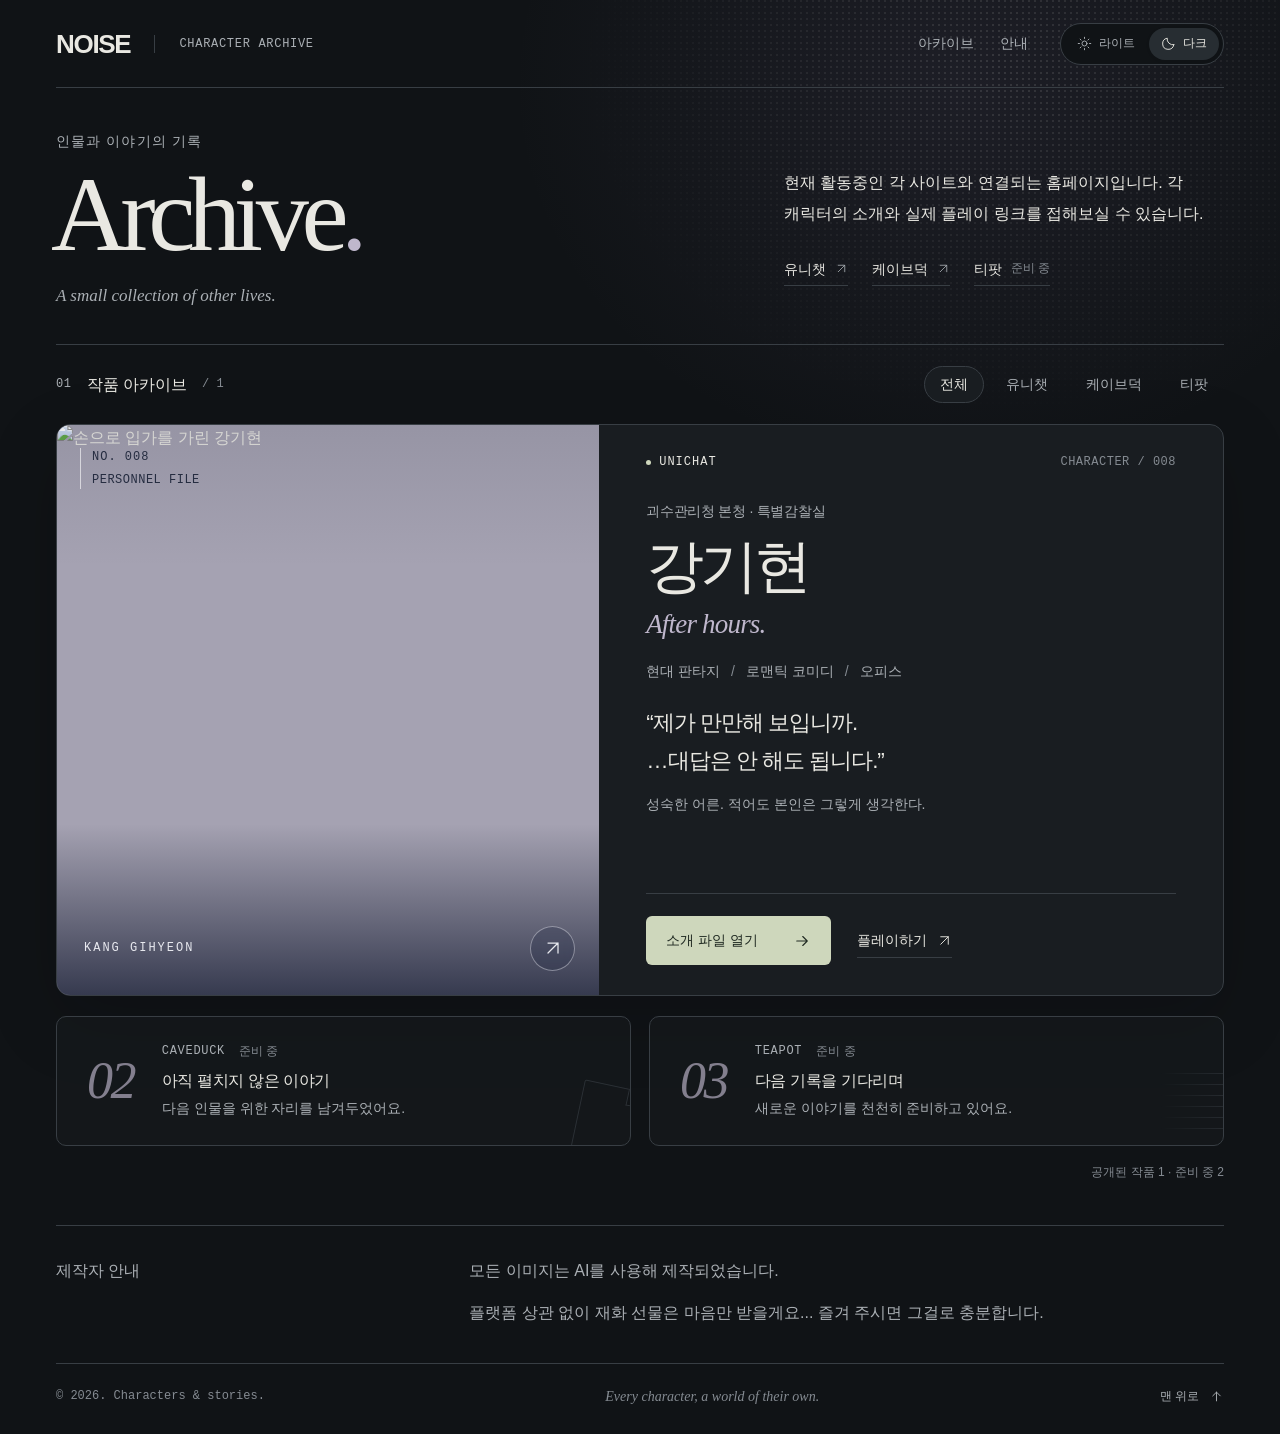
==== index.html @ 87410d12 "Add files via upload" ====
<!doctype html>
<html lang="ko" data-theme="dark">
<head>
  <meta charset="utf-8">
  <meta name="viewport" content="width=device-width, initial-scale=1">
  <meta name="color-scheme" content="dark light">
  <title>NOISE — Character Archive</title>
  <meta name="description" content="현재 활동중인 각 사이트와 연결되는 홈페이지입니다. 각 캐릭터의 소개와 실제 플레이 링크를 접해보실 수 있습니다.">
  <link rel="icon" type="image/svg+xml" href="data:image/svg+xml,%3Csvg xmlns='http://www.w3.org/2000/svg' viewBox='0 0 64 64'%3E%3Crect width='64' height='64' rx='14' fill='%23141619'/%3E%3Ctext x='13' y='47' font-family='Georgia' font-style='italic' font-size='47' fill='%23e9e7de'%3En%3C/text%3E%3C/svg%3E">
  <script>
    try { const saved = localStorage.getItem('archive-theme'); if (saved === 'light' || saved === 'dark') document.documentElement.dataset.theme = saved; } catch {}
  </script>
  <link rel="stylesheet" href="archive.css">
</head>
<body id="top">
  <svg class="svg-defs" xmlns="http://www.w3.org/2000/svg" aria-hidden="true">
    <symbol id="arrow" viewBox="0 0 24 24"><path d="M5 12h14m-6-6 6 6-6 6"/></symbol>
    <symbol id="external" viewBox="0 0 24 24"><path d="M6 18 18 6M6 6h12v12"/></symbol>
    <symbol id="sun" viewBox="0 0 24 24"><circle cx="12" cy="12" r="4"/><path d="M12 2v2m0 16v2M2 12h2m16 0h2M5 5l1.5 1.5m11 11L19 19M5 19l1.5-1.5m11-11L19 5"/></symbol>
    <symbol id="moon" viewBox="0 0 24 24"><path d="M20.5 14A9 9 0 0 1 10 3.5 9 9 0 1 0 20.5 14Z"/></symbol>
  </svg>
  <div class="ambient" aria-hidden="true"></div>
  <div class="shell">
    <header class="header">
      <a class="brand" href="#top" aria-label="NOISE 홈">NOISE<span class="brand-label">CHARACTER ARCHIVE</span></a>
      <div class="header-right">
        <nav aria-label="주 메뉴"><a href="#archive">아카이브</a><a href="#creator-notes">안내</a></nav>
        <div class="theme-switch" role="group" aria-label="화면 테마">
          <button data-theme-choice="light" aria-pressed="false" aria-label="라이트 모드"><svg><use href="#sun"/></svg><span>라이트</span></button>
          <button data-theme-choice="dark" aria-pressed="true" aria-label="다크 모드"><svg><use href="#moon"/></svg><span>다크</span></button>
        </div>
      </div>
    </header>
    <main>
      <section class="intro" aria-labelledby="page-title">
        <div class="intro-heading"><p class="eyebrow">인물과 이야기의 기록</p><h1 id="page-title">Archive<span>.</span></h1><span class="intro-caption">A small collection of other lives.</span></div>
        <div class="intro-copy"><p>현재 활동중인 각 사이트와 연결되는 홈페이지입니다. 각 캐릭터의 소개와 실제 플레이 링크를 접해보실 수 있습니다.</p>
          <div class="creator-links" aria-label="제작자 활동 사이트">
            <a href="https://www.univers.chat/creator/c4cd4d53-ec9c-425e-a2c2-f008a990dc7d" target="_blank" rel="noopener noreferrer">유니챗<svg aria-hidden="true"><use href="#external"/></svg><span class="sr-only"> 제작자 페이지, 새 탭</span></a>
            <a href="https://caveduck.io/ko/user/Noise" target="_blank" rel="noopener noreferrer">케이브덕<svg aria-hidden="true"><use href="#external"/></svg><span class="sr-only"> 제작자 페이지, 새 탭</span></a>
            <button id="teapot-info">티팟<span class="link-status">준비 중</span></button>
          </div>
        </div>
      </section>
      <section id="archive" aria-labelledby="archive-title">
        <div class="collection-bar"><h2 id="archive-title"><span class="section-number">01</span>작품 아카이브<span class="total-count">/ 1</span></h2>
          <div class="filters" role="group" aria-label="플랫폼별 작품 보기"><button data-filter="all" aria-pressed="true">전체</button><button data-filter="unichat" aria-pressed="false">유니챗</button><button data-filter="caveduck" aria-pressed="false">케이브덕</button><button data-filter="teapot" aria-pressed="false">티팟</button></div>
        </div>
        <article class="feature" data-platform="unichat" aria-labelledby="character-name">
          <a class="portrait" href="characters/gihyeon.html" data-detail aria-label="강기현 소개 파일 열기">
            <img src="assets/gihyeon-01.webp" alt="손으로 입가를 가린 강기현" width="832" height="1216" fetchpriority="high">
            <span class="photo-label">NO. 008<span>PERSONNEL FILE</span></span>
            <span class="photo-bottom"><span>KANG GIHYEON</span><span class="photo-arrow"><svg aria-hidden="true"><use href="#external"/></svg></span></span>
          </a>
          <div class="feature-copy">
            <div class="feature-top"><span class="file-label"><span class="status-dot" aria-hidden="true"></span>UNICHAT</span><span class="file-kind">CHARACTER / 008</span></div>
            <div class="character-heading"><p class="character-role">괴수관리청 본청 · 특별감찰실</p><h2 id="character-name">강기현</h2><p class="english-title">After hours.</p></div>
            <ul class="genres" aria-label="작품 장르"><li>현대 판타지</li><li>로맨틱 코미디</li><li>오피스</li></ul>
            <blockquote><p>“제가 만만해 보입니까.<br>…대답은 안 해도 됩니다.”</p></blockquote>
            <p class="character-note">성숙한 어른. 적어도 본인은 그렇게 생각한다.</p>
            <div class="character-actions"><a class="primary-action" href="characters/gihyeon.html" data-detail>소개 파일 열기<svg aria-hidden="true"><use href="#arrow"/></svg></a><a class="play-action" href="https://www.univers.chat/character/46ec893e-17c5-48f4-afd7-3dddd3670e9e" target="_blank" rel="noopener noreferrer">플레이하기<svg aria-hidden="true"><use href="#external"/></svg><span class="sr-only"> 유니챗, 새 탭</span></a></div>
          </div>
        </article>
        <div class="upcoming-grid">
          <article class="upcoming" data-platform="caveduck"><div class="future-number" aria-hidden="true">02</div><div><div class="upcoming-top"><span>CAVEDUCK</span><span class="coming">준비 중</span></div><h3>아직 펼치지 않은 이야기</h3><p>다음 인물을 위한 자리를 남겨두었어요.</p></div><span class="file-fold" aria-hidden="true"></span></article>
          <article class="upcoming" data-platform="teapot"><div class="future-number" aria-hidden="true">03</div><div><div class="upcoming-top"><span>TEAPOT</span><span class="coming">준비 중</span></div><h3>다음 기록을 기다리며</h3><p>새로운 이야기를 천천히 준비하고 있어요.</p></div><span class="notebook-lines" aria-hidden="true"></span></article>
        </div>
        <p class="result-count" id="result-count" aria-live="polite">공개된 작품 1 · 준비 중 2</p>
      </section>
      <section class="creator-notes" id="creator-notes" aria-labelledby="notes-title"><h2 id="notes-title">제작자 안내</h2><div class="notes-copy"><p>모든 이미지는 AI를 사용해 제작되었습니다.</p><p>플랫폼 상관 없이 재화 선물은 마음만 받을게요... 즐겨 주시면 그걸로 충분합니다.</p></div></section>
    </main>
    <footer><span>© 2026. Characters & stories.</span><span class="footer-note">Every character, a world of their own.</span><a href="#top">맨 위로<svg aria-hidden="true"><use href="#arrow"/></svg></a></footer>
  </div>
  <dialog id="detail" class="profile-browser" aria-label="강기현 작품 소개"><div class="dialog-bar"><div class="dialog-title"><span class="status-dot" aria-hidden="true"></span><span>강기현<span class="dialog-subtitle">/ 소개 파일</span></span></div><div class="dialog-actions"><a class="new-page" href="characters/gihyeon.html" target="_blank" rel="noopener noreferrer">새 탭<svg aria-hidden="true"><use href="#external"/></svg></a><a class="dialog-play" href="https://www.univers.chat/character/46ec893e-17c5-48f4-afd7-3dddd3670e9e" target="_blank" rel="noopener noreferrer">유니챗에서 플레이<svg aria-hidden="true"><use href="#external"/></svg></a><button class="icon-button maximize" id="maximize" aria-label="소개 창 크게 보기" aria-pressed="false"><svg viewBox="0 0 24 24" aria-hidden="true"><path d="M9 4H4v5m11-5h5v5M4 15v5h5m11-5v5h-5"/></svg></button><button class="icon-button" data-close aria-label="소개 닫고 아카이브로 돌아가기"><svg viewBox="0 0 24 24" aria-hidden="true"><path d="m6 6 12 12M6 18 18 6"/></svg></button></div></div><div class="frame-container"><iframe class="profile-frame" id="profile-frame" title="강기현 전체 소개" referrerpolicy="no-referrer"></iframe><div class="loading-note" id="loading-note" role="status"><span class="loading-ring" aria-hidden="true"></span>강기현의 기록을 여는 중…</div></div></dialog>
  <dialog id="platform-info" class="info-dialog" aria-labelledby="info-title"><div class="dialog-bar"><span class="dialog-title">제작자 프로필</span><button class="icon-button" data-close aria-label="안내 닫기"><svg viewBox="0 0 24 24" aria-hidden="true"><path d="m6 6 12 12M6 18 18 6"/></svg></button></div><div class="info-body"><span class="section-number">COMING SOON</span><h2 id="info-title">티팟</h2><p>제작자 프로필 링크를 준비 중입니다.</p></div></dialog>
  <script>
    const root = document.documentElement;
    const themeButtons = [...document.querySelectorAll('[data-theme-choice]')];
    function setTheme(theme) {
      root.dataset.theme = theme;
      themeButtons.forEach(button => button.setAttribute('aria-pressed', String(button.dataset.themeChoice === theme)));
      try { localStorage.setItem('archive-theme', theme); } catch {}
    }
    setTheme(root.dataset.theme);
    themeButtons.forEach(button => button.addEventListener('click', () => setTheme(button.dataset.themeChoice)));

    const detail = document.querySelector('#detail');
    const frame = document.querySelector('#profile-frame');
    const loading = document.querySelector('#loading-note');
    let fileLoaded = false;
    function openDialog(dialog) { dialog.showModal(); document.body.classList.add('no-scroll'); }
    function openProfile(event) {
      if (event && (event.ctrlKey || event.metaKey || event.shiftKey || event.altKey)) return;
      if (event) event.preventDefault();
      if (!frame.getAttribute('src')) frame.src = 'characters/gihyeon.html';
      loading.hidden = fileLoaded;
      openDialog(detail);
    }
    document.querySelectorAll('[data-detail]').forEach(link => link.addEventListener('click', openProfile));
    frame.addEventListener('load', () => {
      if (!frame.getAttribute('src')) return;
      fileLoaded = true; loading.hidden = true;
      try { frame.contentDocument.addEventListener('keydown', event => { if (event.key === 'Escape') { event.preventDefault(); detail.close(); } }); } catch {}
    });
    document.querySelector('#teapot-info').addEventListener('click', () => openDialog(document.querySelector('#platform-info')));
    document.querySelectorAll('dialog').forEach(dialog => {
      dialog.querySelector('[data-close]').addEventListener('click', () => dialog.close());
      dialog.addEventListener('close', () => document.body.classList.remove('no-scroll'));
      dialog.addEventListener('click', event => {
        if (event.target !== dialog) return;
        const box = dialog.getBoundingClientRect();
        if (event.clientX < box.left || event.clientX > box.right || event.clientY < box.top || event.clientY > box.bottom) dialog.close();
      });
    });
    document.querySelector('#maximize').addEventListener('click', event => {
      const expanded = detail.classList.toggle('expanded');
      event.currentTarget.setAttribute('aria-pressed', String(expanded));
      event.currentTarget.setAttribute('aria-label', expanded ? '소개 창 원래 크기로' : '소개 창 크게 보기');
    });
    document.querySelectorAll('[data-filter]').forEach(button => button.addEventListener('click', () => {
      const filter = button.dataset.filter;
      document.querySelectorAll('[data-filter]').forEach(item => item.setAttribute('aria-pressed', String(item === button)));
      document.querySelectorAll('[data-platform]').forEach(card => card.hidden = filter !== 'all' && card.dataset.platform !== filter);
      document.querySelector('#result-count').textContent = filter === 'all' ? '공개된 작품 1 · 준비 중 2' : filter === 'unichat' ? '공개된 작품 1' : '준비 중인 작품 1';
    }));
  </script>
</body>
</html>
---- archive.css ----
:root {
  color-scheme: dark;
  --bg: #101316;
  --surface: #191d21;
  --text: #e9e8e2;
  --muted: #abb0b5;
  --faint: #858b92;
  --line: #383e44;
  --accent: #ced7bc;
  --accent-ink: #202a22;
  --mist: #bfb7cc;
  --hover: #252a30;
  --switch: #272d32;
  --glow: #7f6f9e;
  --glow-opacity: .12;
  --dots-opacity: .15;
  --shadow: 0 24px 70px #0206092b;
  --sans: "Pretendard", "Noto Sans KR", "Apple SD Gothic Neo", "Malgun Gothic", Arial, sans-serif;
  --serif: Georgia, "Times New Roman", serif;
  --mono: "SFMono-Regular", Consolas, "Liberation Mono", monospace;
}
:root[data-theme="light"] {
  color-scheme: light;
  --bg: #eeede7;
  --surface: #f8f7f1;
  --text: #252b2e;
  --muted: #5f6869;
  --faint: #6e7475;
  --line: #cccec5;
  --accent: #374b3d;
  --accent-ink: #f4f4ed;
  --mist: #74637e;
  --hover: #e6e7de;
  --switch: #fffef7;
  --glow: #ada3c0;
  --glow-opacity: .22;
  --dots-opacity: .11;
  --shadow: 0 24px 70px #4d554310;
}
* { box-sizing: border-box; }
[hidden] { display: none !important; }
html { scroll-behavior: smooth; scroll-padding-top: 24px; }
body { margin: 0; background: var(--bg); color: var(--text); font: 1rem/1.6 var(--sans); -webkit-font-smoothing: antialiased; }
body.no-scroll { overflow: hidden; }
a { color: inherit; text-decoration: none; }
button { font: inherit; color: inherit; cursor: pointer; }
a, button { -webkit-tap-highlight-color: transparent; }
button, a, .feature, .upcoming { transition: background-color .2s, border-color .2s, color .2s, box-shadow .2s; }
button:focus-visible, a:focus-visible { outline: 2px solid var(--mist); outline-offset: 5px; }
button:disabled { cursor: default; }
svg { width: 20px; height: 20px; fill: none; stroke: currentColor; stroke-width: 1.5; stroke-linecap: round; stroke-linejoin: round; flex-shrink: 0; }
.svg-defs { position: absolute; width: 0; height: 0; overflow: hidden; }
.sr-only { position: absolute; width: 1px; height: 1px; padding: 0; margin: -1px; overflow: hidden; clip: rect(0,0,0,0); white-space: nowrap; border: 0; }
::selection { background: var(--accent); color: var(--accent-ink); }
.ambient { position: absolute; top: -140px; right: 0; width: min(800px,80%); height: 640px; pointer-events: none; overflow: hidden; z-index: -1; }
.ambient::before { content: ""; position: absolute; inset: 0; background: radial-gradient(ellipse at 60% 35%,var(--glow),transparent 66%); opacity: var(--glow-opacity); }
.ambient::after { content: ""; position: absolute; inset: 0; background: radial-gradient(var(--text) .65px,transparent 1px); background-size: 6px 6px; opacity: var(--dots-opacity); mask-image: radial-gradient(ellipse at 65% 32%,#000,transparent 58%); }
.shell { max-width: 1344px; margin: 0 auto; padding: 0 56px; }
.header { min-height: 88px; border-bottom: 1px solid var(--line); display: flex; align-items: center; justify-content: space-between; gap: 24px; }
.brand { display: inline-flex; align-items: center; gap: 24px; font: 700 26px/1 Arial,sans-serif; letter-spacing: -1.3px; }
.brand-label { padding-left: 24px; border-left: 1px solid var(--line); font: 12px/1.5 var(--mono); color: var(--muted); letter-spacing: .7px; }
.header-right { display: flex; align-items: center; gap: 32px; }
.header nav { display: flex; gap: 26px; font-size: .875rem; color: var(--muted); }
.header nav a:hover { color: var(--text); }
.theme-switch { display: flex; gap: 2px; padding: 4px; border: 1px solid var(--line); border-radius: 999px; background: var(--bg); }
.theme-switch button { display: inline-flex; align-items: center; justify-content: center; gap: 7px; min-height: 32px; padding: 5px 12px; border: 0; border-radius: 999px; background: transparent; color: var(--muted); font-size: .75rem; }
.theme-switch button[aria-pressed="true"] { background: var(--switch); color: var(--text); box-shadow: 0 1px 4px #0000000b; }
.theme-switch button:hover { color: var(--text); }
.theme-switch svg { width: 15px; height: 15px; }
.intro { padding: 42px 0 36px; display: grid; grid-template-columns: 1.1fr 1fr; gap: 70px; align-items: center; }
.eyebrow { margin: 0 0 8px; color: var(--muted); font-size: .875rem; letter-spacing: .08em; }
.intro h1 { font: 400 clamp(72px,8.3vw,112px)/1.02 var(--serif); letter-spacing: -.07em; margin: 0 0 14px -5px; }
.intro h1 span { color: var(--mist); }
.intro-caption { font: italic 17px/1.5 var(--serif); color: var(--muted); }
.intro-copy { padding-top: 15px; max-width: 440px; justify-self: end; }
.intro-copy p { font-size: 1rem; line-height: 1.95; margin: 0; word-break: keep-all; }
.creator-links { display: flex; align-items: center; flex-wrap: wrap; gap: 24px; margin-top: 23px; }
.creator-links a, .creator-links button { display: inline-flex; align-items: center; gap: 9px; padding: 5px 0; border: 0; border-bottom: 1px solid var(--line); background: transparent; font-size: .875rem; }
.creator-links a:hover, .creator-links button:hover { border-bottom-color: var(--text); }
.creator-links svg { width: 13px; height: 13px; color: var(--muted); }
.link-status { color: var(--faint); font-size: .75rem; }
.collection-bar { border-top: 1px solid var(--line); padding: 21px 0; display: flex; align-items: center; justify-content: space-between; gap: 20px; }
.collection-bar h2 { display: flex; align-items: center; gap: 15px; margin: 0; font-size: 1rem; font-weight: 500; }
.section-number { font: 12px/1.6 var(--mono); color: var(--muted); letter-spacing: .05em; }
.total-count { color: var(--faint); font: 12px/1.6 var(--mono); }
.filters { display: flex; flex-wrap: wrap; gap: 6px; }
.filters button { border: 1px solid transparent; border-radius: 999px; background: transparent; padding: 6px 15px; min-height: 34px; font-size: .875rem; color: var(--muted); }
.filters button[aria-pressed="true"] { border-color: var(--line); background: var(--surface); color: var(--text); }
.filters button:hover { background: var(--hover); color: var(--text); }
.feature { display: grid; grid-template-columns: .93fr 1.07fr; background: var(--surface); border: 1px solid var(--line); border-radius: 14px; overflow: hidden; box-shadow: var(--shadow); }
.portrait { position: relative; min-height: 570px; display: block; background: #a5a2b2; overflow: hidden; }
.portrait img { position: absolute; inset: 0; width: 100%; height: 100%; object-fit: cover; object-position: 50% 31%; display: block; filter: saturate(.83); transition: transform .8s cubic-bezier(.2,.7,.2,1); }
.portrait:hover img { transform: scale(1.025); }
.portrait:focus-visible { outline-offset: -7px; outline: 2px solid #f1f0e9; z-index: 1; }
.portrait::after { content: ""; position: absolute; inset: 0; pointer-events: none; background: linear-gradient(#0c132318,transparent 25%,transparent 70%,#070e25b3); }
.photo-label { position: absolute; top: 23px; left: 23px; z-index: 1; display: flex; flex-direction: column; gap: 5px; border-left: 1px solid #fff9; padding: 0 0 0 11px; color: #252c40; font: 12px/1.5 var(--mono); letter-spacing: 1px; }
.photo-label span { font-size: 12px; letter-spacing: .5px; }
.photo-bottom { position: absolute; z-index: 1; bottom: 24px; left: 27px; right: 24px; display: flex; align-items: center; justify-content: space-between; color: #e8e9ef; font: 12px/1.5 var(--mono); letter-spacing: 2px; }
.photo-arrow { border: 1px solid #e8e9ef70; border-radius: 50%; display: flex; align-items: center; justify-content: center; width: 45px; height: 45px; background: #17203936; backdrop-filter: blur(5px); transition: background .2s; }
.portrait:hover .photo-arrow { background: #e8e9ef; color: #172039; }
.feature-copy { padding: 28px 47px 30px; display: flex; flex-direction: column; align-items: flex-start; }
.feature-top { display: flex; width: 100%; align-items: center; justify-content: space-between; gap: 12px; margin-bottom: 28px; }
.file-label { display: flex; align-items: center; gap: 8px; font: 12px/1.6 var(--mono); letter-spacing: 1px; }
.status-dot { width: 5px; height: 5px; border-radius: 50%; display: inline-block; background: var(--accent); }
.file-kind { font: 12px/1.5 var(--mono); color: var(--faint); letter-spacing: .5px; }
.character-role { margin: 0 0 9px; color: var(--muted); font-size: .875rem; letter-spacing: -.02em; }
.character-heading h2 { margin: 0; font-size: clamp(40px,4.5vw,58px); font-weight: 500; letter-spacing: -.07em; line-height: 1.24; }
.english-title { font: italic 27px/1.3 var(--serif); color: var(--mist); margin: 4px 0 0; letter-spacing: -.03em; }
.genres { list-style: none; display: flex; flex-wrap: wrap; gap: 5px 0; padding: 0; margin: 18px 0 0; color: var(--muted); font-size: .875rem; }
.genres li + li::before { content: "/"; margin: 0 11px; color: var(--faint); }
blockquote { margin: 22px 0 0; padding: 0; }
blockquote p { margin: 0; font-size: clamp(18px,1.75vw,23px); font-weight: 400; line-height: 1.7; letter-spacing: -.045em; word-break: keep-all; }
.character-note { font-size: .875rem; color: var(--muted); line-height: 1.8; margin: 12px 0 25px; word-break: keep-all; }
.character-actions { margin-top: auto; padding-top: 22px; border-top: 1px solid var(--line); display: flex; width: 100%; gap: 26px; align-items: center; flex-wrap: wrap; }
.primary-action { display: inline-flex; justify-content: space-between; align-items: center; gap: 35px; padding: 13px 20px; min-height: 48px; border-radius: 6px; background: var(--accent); color: var(--accent-ink); font-size: .875rem; font-weight: 500; }
.primary-action:hover { box-shadow: 0 0 0 4px color-mix(in srgb,var(--accent) 14%,transparent); }
.primary-action svg { width: 18px; height: 18px; }
.play-action { display: inline-flex; align-items: center; gap: 10px; font-size: .875rem; padding-block: 6px; border-bottom: 1px solid var(--line); }
.play-action:hover { border-bottom-color: var(--text); }
.play-action svg { width: 15px; height: 15px; }
.upcoming-grid { display: grid; grid-template-columns: 1fr 1fr; gap: 18px; margin-top: 20px; }
.upcoming { display: flex; align-items: center; gap: 28px; position: relative; overflow: hidden; padding: 25px 30px; border: 1px solid var(--line); border-radius: 10px; background: color-mix(in srgb,var(--surface) 45%,transparent); }
.upcoming > div:nth-child(2) { position: relative; z-index: 1; }
.future-number { font: italic 52px/1 var(--serif); color: var(--mist); opacity: .65; letter-spacing: -.05em; }
.upcoming-top { display: flex; align-items: center; gap: 14px; color: var(--muted); font: 12px/1.5 var(--mono); letter-spacing: .7px; }
.coming { font: 12px/1.5 var(--sans); letter-spacing: 0; color: var(--faint); }
.upcoming h3 { margin: 8px 0 4px; font-size: 1rem; font-weight: 400; letter-spacing: -.025em; }
.upcoming p { font-size: .875rem; margin: 0; color: var(--muted); word-break: keep-all; }
.file-fold { position: absolute; width: 62px; height: 80px; border: 1px solid var(--line); border-radius: 2px 0 0 0; right: -8px; bottom: -20px; transform: rotate(12deg); opacity: .65; }
.file-fold::before { content: ""; position: absolute; top: -1px; right: -1px; width: 16px; height: 16px; border-left: 1px solid var(--line); border-bottom: 1px solid var(--line); background: var(--bg); }
.notebook-lines { position: absolute; right: 0; bottom: 16px; width: 62px; height: 66px; background: repeating-linear-gradient(0deg,var(--line) 0,var(--line) 1px,transparent 1px,transparent 11px); opacity: .5; mask-image: linear-gradient(90deg,transparent,#000); }
.result-count { margin: 17px 0 0; text-align: right; color: var(--faint); font-size: .75rem; }
.creator-notes { display: grid; grid-template-columns: .6fr 1.4fr; gap: 90px; align-items: start; border-top: 1px solid var(--line); margin-top: 43px; padding: 30px 0 34px; }
.creator-notes h2 { font-size: 1rem; font-weight: 400; line-height: 1.9; color: var(--muted); margin: 0; }
.notes-copy p { margin: 0; font-size: 1rem; line-height: 1.9; color: var(--muted); word-break: keep-all; }
.notes-copy p + p { margin-top: 12px; }
footer { display: flex; gap: 20px; align-items: center; justify-content: space-between; border-top: 1px solid var(--line); padding: 22px 0 26px; color: var(--faint); font: 12px/1.6 var(--mono); }
.footer-note { font: italic 14px/1.6 var(--serif); }
footer a { display: flex; align-items: center; gap: 10px; font: 12px/1.6 var(--sans); color: var(--muted); }
footer a svg { transform: rotate(-90deg); width: 15px; height: 15px; }
dialog { padding: 0; border: 1px solid var(--line); background: var(--surface); color: var(--text); border-radius: 12px; box-shadow: 0 25px 100px #0006; }
dialog::backdrop { background: #080c12bf; backdrop-filter: blur(12px); }
dialog[open] { animation: file-open .3s cubic-bezier(.2,.7,.2,1); }
@keyframes file-open { from { opacity: 0; transform: translateY(15px) scale(.99); } to { opacity: 1; transform: none; } }
.profile-browser { width: min(1450px,calc(100% - 48px)); max-width: none; height: 92dvh; max-height: none; overflow: hidden; }
.profile-browser.expanded { width: calc(100% - 16px); height: calc(100dvh - 16px); }
.dialog-bar { padding: 11px 15px 11px 21px; display: flex; align-items: center; justify-content: space-between; gap: 16px; min-height: 64px; border-bottom: 1px solid var(--line); }
.dialog-title { display: flex; align-items: center; gap: 10px; font-size: .875rem; }
.dialog-subtitle { color: var(--muted); padding-left: 10px; font-size: .75rem; }
.dialog-actions { display: flex; gap: 9px; align-items: center; }
.dialog-actions a { display: inline-flex; align-items: center; gap: 8px; font-size: .8125rem; }
.dialog-actions a svg { width: 14px; height: 14px; }
.new-page { padding: 8px 10px; color: var(--muted); }
.dialog-play { background: var(--accent); color: var(--accent-ink); border-radius: 5px; padding: 9px 14px; }
.icon-button { width: 36px; height: 36px; border: 1px solid var(--line); border-radius: 5px; display: flex; align-items: center; justify-content: center; background: transparent; }
.icon-button:hover { background: var(--hover); }
.icon-button svg { width: 18px; height: 18px; }
.frame-container { height: calc(100% - 64px); position: relative; background: #d9dfe0; }
.profile-frame { width: 100%; height: 100%; border: 0; display: block; }
.loading-note { position: absolute; inset: 0; display: flex; align-items: center; justify-content: center; gap: 14px; background: var(--surface); color: var(--muted); font-size: .875rem; pointer-events: none; }
.loading-ring { display: inline-block; width: 19px; height: 19px; border: 1px solid var(--line); border-top-color: var(--accent); border-radius: 50%; animation: loading 1s linear infinite; }
@keyframes loading { to { transform: rotate(360deg); } }
.info-dialog { width: min(430px,calc(100% - 40px)); }
.info-body { padding: 27px 30px 33px; }
.info-body h2 { font-weight: 400; font-size: 1.75rem; margin: 9px 0 14px; }
.info-body p { color: var(--muted); margin: 0; font-size: .9375rem; }
@media (min-width: 1450px) { .portrait { min-height: 615px; } .feature-copy { padding: 35px 52px 40px; } .feature-top { margin-bottom: 43px; } blockquote { margin-top: 34px; } .character-note { margin-top: 19px; } }
@media (max-width: 1100px) {
  .shell { padding: 0 35px; }
  .brand-label { display: none; }
  .intro { gap: 45px; }
  .feature { grid-template-columns: .95fr 1.05fr; }
  .feature-copy { padding: 27px 32px 30px; }
  .feature-top { margin-bottom: 30px; }
  .file-kind { letter-spacing: 0; }
  .portrait { min-height: 550px; }
  .character-actions { gap: 18px; }
  .primary-action { gap: 23px; padding: 12px 16px; }
  .upcoming { padding: 24px; gap: 20px; }
  .upcoming p { max-width: 240px; }
  .creator-notes { gap: 55px; }
}
@media (max-width: 800px) {
  .shell { padding: 0 24px; }
  .header { min-height: 76px; }
  .header-right { gap: 20px; }
  .header nav { gap: 20px; }
  .theme-switch button { padding: 5px 9px; }
  .intro { gap: 30px; padding: 33px 0; grid-template-columns: 1fr 1fr; }
  .intro h1 { font-size: 85px; }
  .intro-copy p { font-size: .9375rem; line-height: 1.8; }
  .creator-links { gap: 17px; margin-top: 16px; }
  .creator-links a, .creator-links button { font-size: .8125rem; }
  .link-status { display: none; }
  .collection-bar { padding: 18px 0; gap: 15px; }
  .collection-bar h2 { gap: 10px; font-size: .9375rem; }
  .filters { gap: 0; }
  .filters button { padding: 6px 10px; font-size: .8125rem; }
  .feature-copy { padding: 25px; }
  .portrait { min-height: 535px; }
  .feature-top { margin-bottom: 28px; }
  .file-kind { display: none; }
  .character-role { font-size: .75rem; }
  .character-heading h2 { font-size: 42px; }
  .english-title { font-size: 25px; }
  .genres { font-size: .75rem; margin-top: 19px; }
  .genres li + li::before { margin: 0 7px; }
  blockquote { margin-top: 25px; }
  blockquote p { font-size: 18px; }
  .character-note { font-size: .8125rem; }
  .character-actions { gap: 15px; padding-top: 21px; }
  .primary-action { width: 100%; }
  .play-action { font-size: .8125rem; }
  .photo-label { top: 20px; left: 20px; }
  .photo-bottom { left: 20px; right: 18px; font-size: 12px; letter-spacing: 1px; }
  .photo-arrow { width: 38px; height: 38px; }
  .upcoming { align-items: flex-start; gap: 17px; padding: 22px 20px; }
  .future-number { font-size: 39px; padding-top: 9px; }
  .upcoming h3 { font-size: .875rem; }
  .upcoming p { font-size: .875rem; }
  .upcoming-top { gap: 11px; letter-spacing: .4px; }
  .creator-notes { gap: 30px; padding-block: 32px; }
  .creator-notes h2 { font-size: 1rem; }
  .notes-copy p { font-size: 1rem; }
  .footer-note { display: none; }
  .new-page { display: none; }
}
@media (max-width: 600px) {
  .shell { padding: 0 20px; }
  .header { min-height: 72px; gap: 14px; }
  .brand { font-size: 24px; }
  .header-right { gap: 14px; }
  .header nav { gap: 0; font-size: .8125rem; }
  .header nav a + a { display: none; }
  .theme-switch button { padding: 6px 8px; min-width: 31px; }
  .theme-switch button span { display: none; }
  .intro { grid-template-columns: 1fr; gap: 25px; padding: 30px 0 28px; }
  .intro h1 { font-size: clamp(79px,20vw,110px); margin-bottom: 8px; }
  .eyebrow { margin-bottom: 11px; font-size: .8125rem; }
  .intro-caption { font-size: 16px; }
  .intro-copy { padding-top: 0; justify-self: start; max-width: 100%; }
  .intro-copy p { font-size: .9375rem; line-height: 1.85; }
  .creator-links { gap: 25px; margin-top: 17px; }
  .creator-links a, .creator-links button { font-size: .875rem; }
  .link-status { display: inline; }
  .collection-bar { flex-wrap: wrap; padding: 18px 0; gap: 14px; }
  .collection-bar h2 { width: 100%; gap: 13px; }
  .total-count { margin-left: auto; }
  .filters { gap: 4px; }
  .filters button { padding: 6px 15px; font-size: .875rem; }
  .feature { grid-template-columns: 1fr; border-radius: 12px; }
  .portrait { min-height: 0; height: 440px; height: clamp(340px,107vw,510px); }
  .portrait img { object-position: center 29%; }
  .photo-label { left: 21px; top: 22px; }
  .photo-bottom { left: 23px; right: 21px; bottom: 22px; font-size: 12px; letter-spacing: 1.5px; }
  .feature-copy { padding: 25px 25px 29px; }
  .feature-top { margin-bottom: 28px; }
  .file-kind { display: inline; }
  .character-role { font-size: .8125rem; }
  .character-heading h2 { font-size: 46px; }
  .english-title { font-size: 27px; }
  .genres { font-size: .8125rem; margin-top: 19px; }
  blockquote { margin-top: 24px; }
  blockquote p { font-size: 21px; }
  .character-note { font-size: .875rem; margin-bottom: 25px; }
  .character-actions { padding-top: 23px; gap: 22px; }
  .primary-action { width: auto; padding: 13px 18px; gap: 25px; }
  .play-action { font-size: .875rem; }
  .upcoming-grid { grid-template-columns: 1fr; gap: 12px; margin-top: 16px; }
  .upcoming { padding: 21px 23px; gap: 23px; }
  .future-number { font-size: 43px; padding-top: 8px; }
  .upcoming h3 { font-size: 1rem; }
  .upcoming p { font-size: .875rem; max-width: none; }
  .upcoming-top { gap: 15px; }
  .result-count { font-size: .75rem; }
  .creator-notes { grid-template-columns: 1fr; gap: 21px; margin-top: 33px; padding: 28px 0 31px; }
  .creator-notes h2 { font-size: 1rem; margin-top: 0; }
  .notes-copy p { font-size: 1rem; }
  footer { font-size: 12px; padding-block: 20px; }
  .profile-browser { width: calc(100% - 12px); height: calc(100dvh - 16px); border-radius: 9px; }
  .profile-browser.expanded { width: calc(100% - 12px); height: calc(100dvh - 16px); }
  .dialog-bar { padding: 10px 10px 10px 13px; gap: 8px; min-height: 62px; }
  .dialog-title { font-size: .8125rem; gap: 8px; }
  .dialog-subtitle { display: none; }
  .dialog-actions { gap: 6px; }
  .dialog-play { font-size: .75rem !important; padding: 8px 10px; }
  .dialog-play svg { display: none; }
  .maximize { display: none; }
  .frame-container { height: calc(100% - 62px); }
}
@media (max-width: 360px) { .shell { padding-inline: 16px; } .header nav { display: none; } .feature-copy { padding-inline: 21px; } blockquote p { font-size: 19px; } .character-actions { gap: 16px; } .primary-action { gap: 18px; padding-inline: 14px; } .upcoming { gap: 18px; padding-inline: 19px; } }
@media (prefers-reduced-motion: reduce) { html { scroll-behavior: auto; } *, *::before, *::after { transition: none !important; animation: none !important; } }
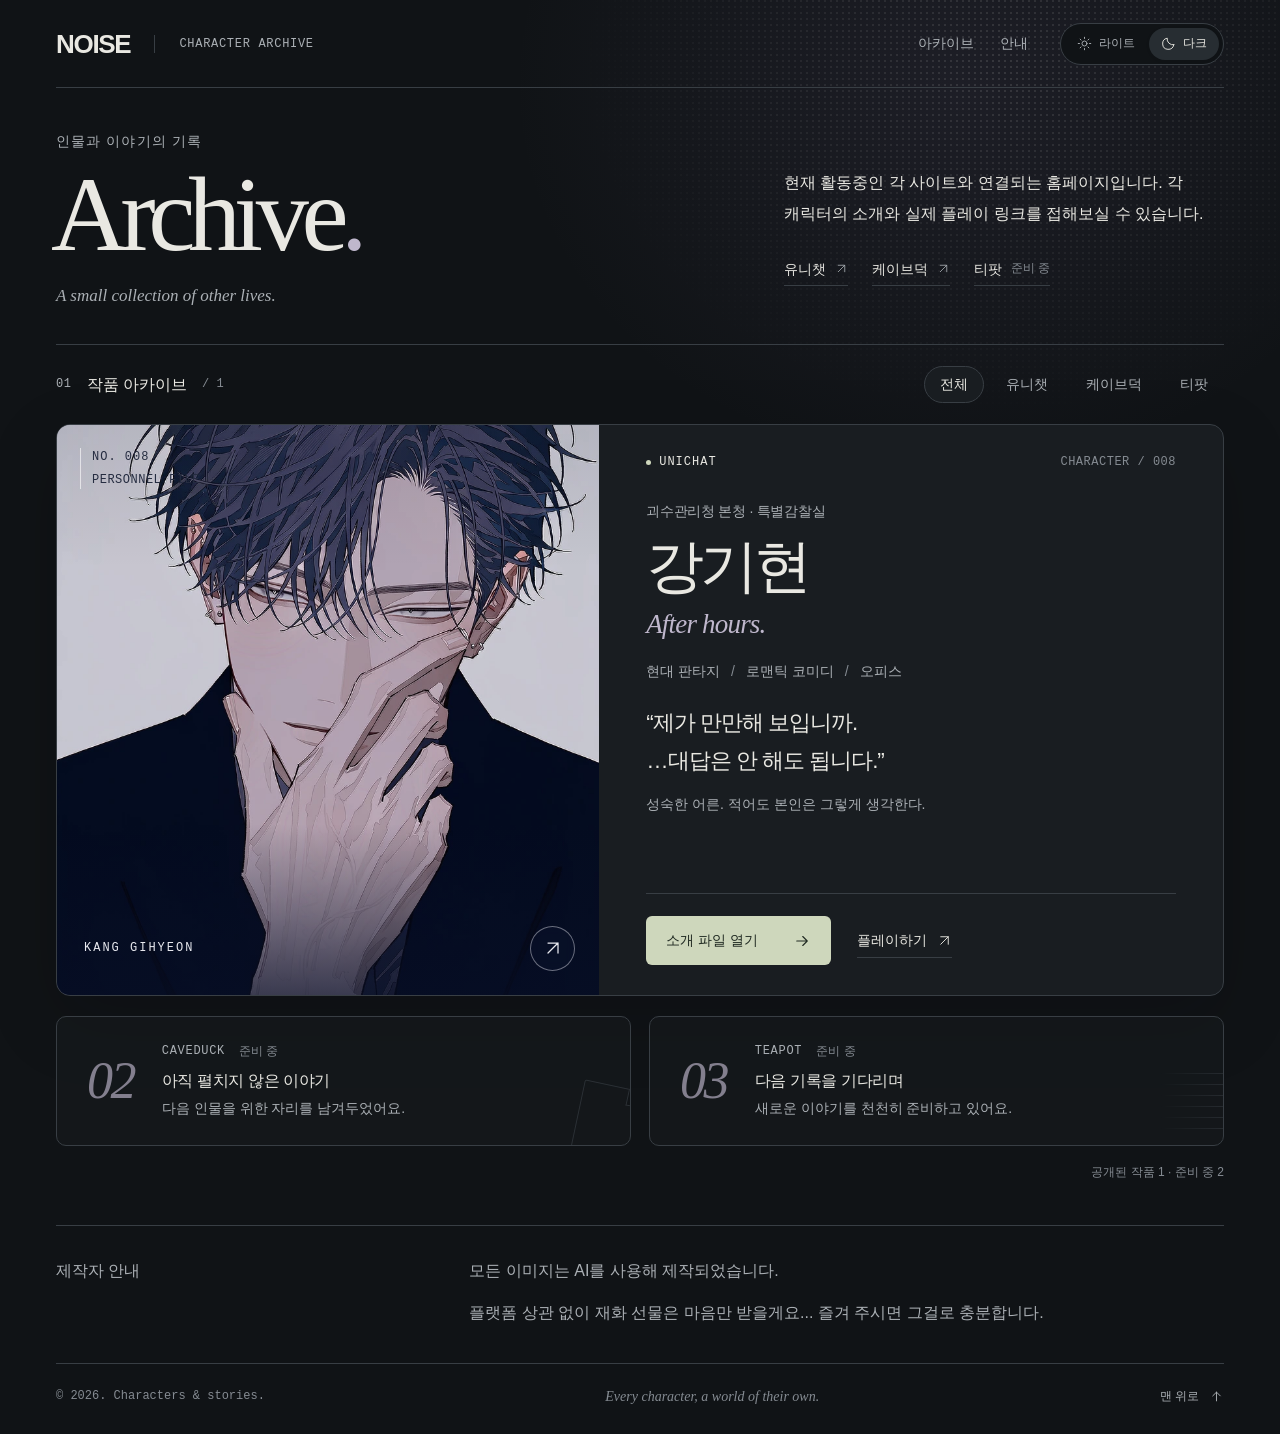
==== commit be23129d: "Update index.html" ====
--- a/index.html
+++ b/index.html
@@ -47,8 +47,8 @@
           <div class="filters" role="group" aria-label="플랫폼별 작품 보기"><button data-filter="all" aria-pressed="true">전체</button><button data-filter="unichat" aria-pressed="false">유니챗</button><button data-filter="caveduck" aria-pressed="false">케이브덕</button><button data-filter="teapot" aria-pressed="false">티팟</button></div>
         </div>
         <article class="feature" data-platform="unichat" aria-labelledby="character-name">
-          <a class="portrait" href="characters/gihyeon.html" data-detail aria-label="강기현 소개 파일 열기">
-            <img src="assets/gihyeon-01.webp" alt="손으로 입가를 가린 강기현" width="832" height="1216" fetchpriority="high">
+          <a class="portrait" href="./gihyeon.html" data-detail aria-label="강기현 소개 파일 열기">
+            <img src="./gihyeon-01.webp" alt="손으로 입가를 가린 강기현" width="832" height="1216" fetchpriority="high">
             <span class="photo-label">NO. 008<span>PERSONNEL FILE</span></span>
             <span class="photo-bottom"><span>KANG GIHYEON</span><span class="photo-arrow"><svg aria-hidden="true"><use href="#external"/></svg></span></span>
           </a>
@@ -58,7 +58,7 @@
             <ul class="genres" aria-label="작품 장르"><li>현대 판타지</li><li>로맨틱 코미디</li><li>오피스</li></ul>
             <blockquote><p>“제가 만만해 보입니까.<br>…대답은 안 해도 됩니다.”</p></blockquote>
             <p class="character-note">성숙한 어른. 적어도 본인은 그렇게 생각한다.</p>
-            <div class="character-actions"><a class="primary-action" href="characters/gihyeon.html" data-detail>소개 파일 열기<svg aria-hidden="true"><use href="#arrow"/></svg></a><a class="play-action" href="https://www.univers.chat/character/46ec893e-17c5-48f4-afd7-3dddd3670e9e" target="_blank" rel="noopener noreferrer">플레이하기<svg aria-hidden="true"><use href="#external"/></svg><span class="sr-only"> 유니챗, 새 탭</span></a></div>
+            <div class="character-actions"><a class="primary-action" href="./gihyeon.html" data-detail>소개 파일 열기<svg aria-hidden="true"><use href="#arrow"/></svg></a><a class="play-action" href="https://www.univers.chat/character/46ec893e-17c5-48f4-afd7-3dddd3670e9e" target="_blank" rel="noopener noreferrer">플레이하기<svg aria-hidden="true"><use href="#external"/></svg><span class="sr-only"> 유니챗, 새 탭</span></a></div>
           </div>
         </article>
         <div class="upcoming-grid">
@@ -71,7 +71,7 @@
     </main>
     <footer><span>© 2026. Characters & stories.</span><span class="footer-note">Every character, a world of their own.</span><a href="#top">맨 위로<svg aria-hidden="true"><use href="#arrow"/></svg></a></footer>
   </div>
-  <dialog id="detail" class="profile-browser" aria-label="강기현 작품 소개"><div class="dialog-bar"><div class="dialog-title"><span class="status-dot" aria-hidden="true"></span><span>강기현<span class="dialog-subtitle">/ 소개 파일</span></span></div><div class="dialog-actions"><a class="new-page" href="characters/gihyeon.html" target="_blank" rel="noopener noreferrer">새 탭<svg aria-hidden="true"><use href="#external"/></svg></a><a class="dialog-play" href="https://www.univers.chat/character/46ec893e-17c5-48f4-afd7-3dddd3670e9e" target="_blank" rel="noopener noreferrer">유니챗에서 플레이<svg aria-hidden="true"><use href="#external"/></svg></a><button class="icon-button maximize" id="maximize" aria-label="소개 창 크게 보기" aria-pressed="false"><svg viewBox="0 0 24 24" aria-hidden="true"><path d="M9 4H4v5m11-5h5v5M4 15v5h5m11-5v5h-5"/></svg></button><button class="icon-button" data-close aria-label="소개 닫고 아카이브로 돌아가기"><svg viewBox="0 0 24 24" aria-hidden="true"><path d="m6 6 12 12M6 18 18 6"/></svg></button></div></div><div class="frame-container"><iframe class="profile-frame" id="profile-frame" title="강기현 전체 소개" referrerpolicy="no-referrer"></iframe><div class="loading-note" id="loading-note" role="status"><span class="loading-ring" aria-hidden="true"></span>강기현의 기록을 여는 중…</div></div></dialog>
+  <dialog id="detail" class="profile-browser" aria-label="강기현 작품 소개"><div class="dialog-bar"><div class="dialog-title"><span class="status-dot" aria-hidden="true"></span><span>강기현<span class="dialog-subtitle">/ 소개 파일</span></span></div><div class="dialog-actions"><a class="new-page" href="./gihyeon.html" target="_blank" rel="noopener noreferrer">새 탭<svg aria-hidden="true"><use href="#external"/></svg></a><a class="dialog-play" href="https://www.univers.chat/character/46ec893e-17c5-48f4-afd7-3dddd3670e9e" target="_blank" rel="noopener noreferrer">유니챗에서 플레이<svg aria-hidden="true"><use href="#external"/></svg></a><button class="icon-button maximize" id="maximize" aria-label="소개 창 크게 보기" aria-pressed="false"><svg viewBox="0 0 24 24" aria-hidden="true"><path d="M9 4H4v5m11-5h5v5M4 15v5h5m11-5v5h-5"/></svg></button><button class="icon-button" data-close aria-label="소개 닫고 아카이브로 돌아가기"><svg viewBox="0 0 24 24" aria-hidden="true"><path d="m6 6 12 12M6 18 18 6"/></svg></button></div></div><div class="frame-container"><iframe class="profile-frame" id="profile-frame" title="강기현 전체 소개" referrerpolicy="no-referrer"></iframe><div class="loading-note" id="loading-note" role="status"><span class="loading-ring" aria-hidden="true"></span>강기현의 기록을 여는 중…</div></div></dialog>
   <dialog id="platform-info" class="info-dialog" aria-labelledby="info-title"><div class="dialog-bar"><span class="dialog-title">제작자 프로필</span><button class="icon-button" data-close aria-label="안내 닫기"><svg viewBox="0 0 24 24" aria-hidden="true"><path d="m6 6 12 12M6 18 18 6"/></svg></button></div><div class="info-body"><span class="section-number">COMING SOON</span><h2 id="info-title">티팟</h2><p>제작자 프로필 링크를 준비 중입니다.</p></div></dialog>
   <script>
     const root = document.documentElement;
@@ -92,7 +92,7 @@
     function openProfile(event) {
       if (event && (event.ctrlKey || event.metaKey || event.shiftKey || event.altKey)) return;
       if (event) event.preventDefault();
-      if (!frame.getAttribute('src')) frame.src = 'characters/gihyeon.html';
+      if (!frame.getAttribute('src')) frame.src = './gihyeon.html';
       loading.hidden = fileLoaded;
       openDialog(detail);
     }
